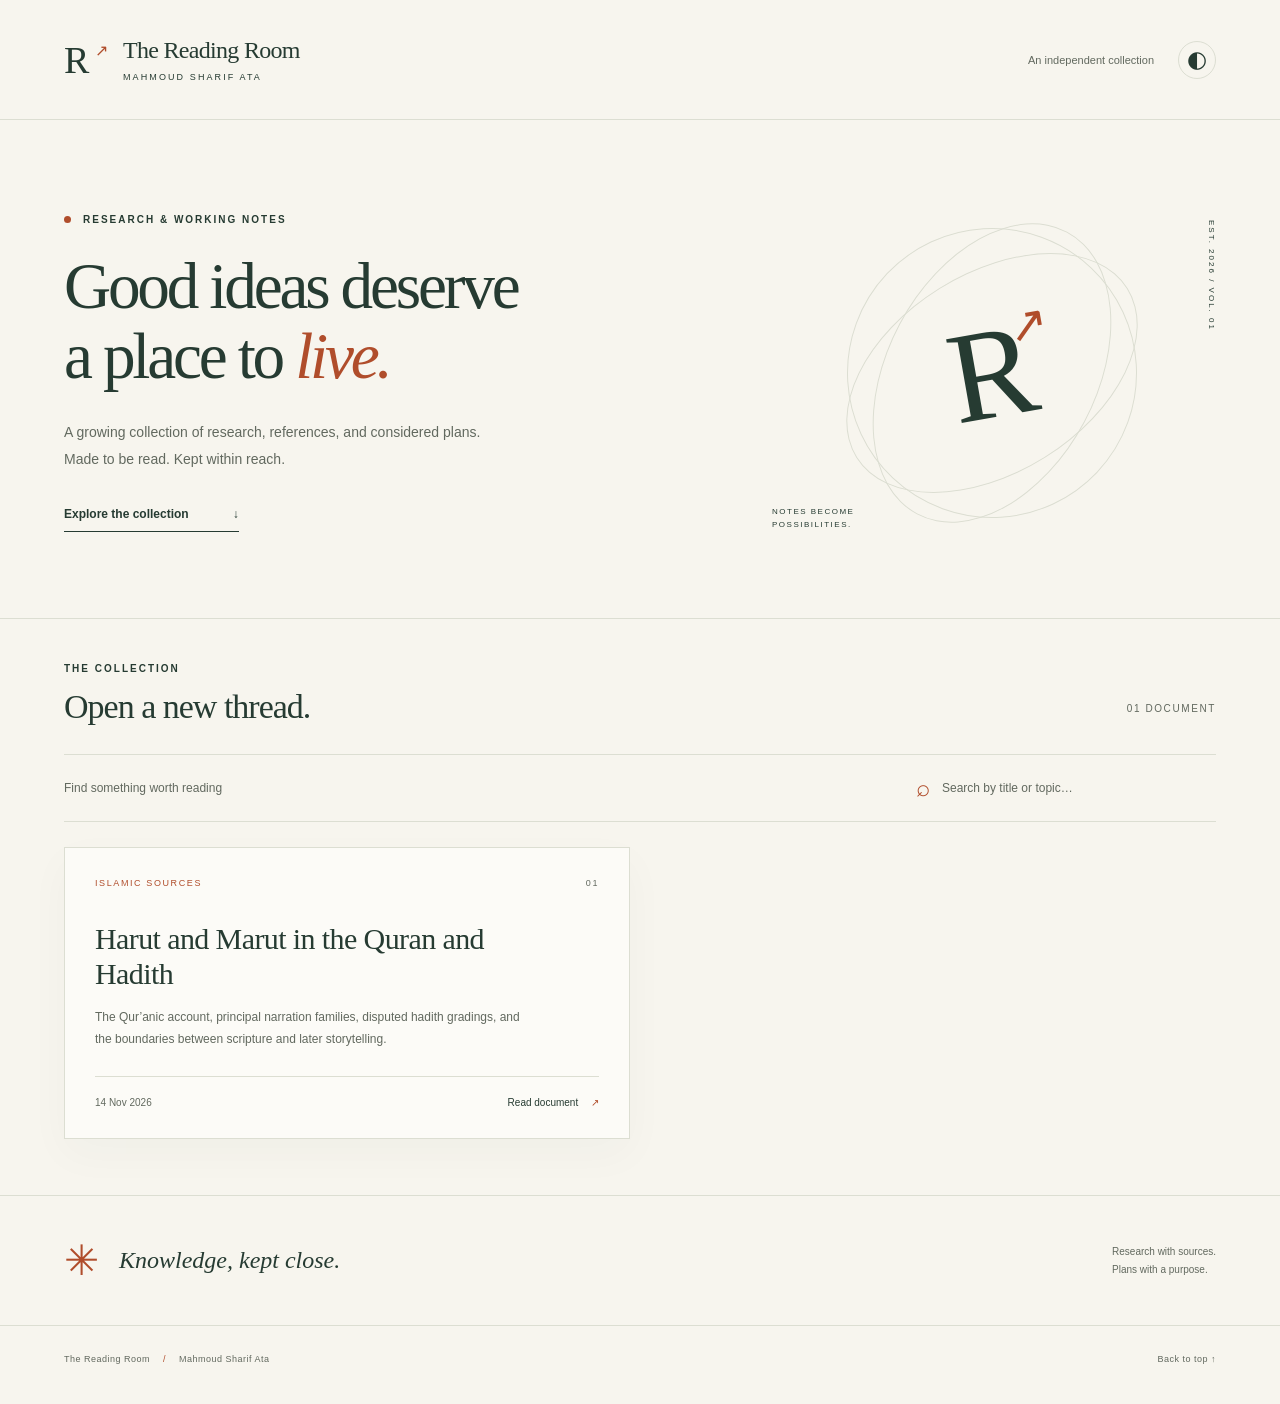
==== docs/index.html @ 26c67f24 "Create polished reference library and publish Harut and Marut research" ====
<!doctype html>
<html lang="en"><head><meta charset="utf-8"><meta name="viewport" content="width=device-width, initial-scale=1">
<title>Collection · The Reading Room</title><meta name="description" content="Research and reference notes by Mahmoud Sharif Ata.">
<meta name="color-scheme" content="light dark"><link rel="icon" href="assets/mark.svg" type="image/svg+xml">
<link rel="stylesheet" href="assets/style.css"><script src="assets/site.js" defer></script></head>
<body class="index-page"><a class="skip" href="#main">Skip to content</a>
<header class="masthead"><a class="brand" href="./"><span class="brand-mark" aria-hidden="true">R<span>↗</span></span><span>The Reading Room<small>MAHMOUD SHARIF ATA</small></span></a>
<div class="header-right"><span class="edition">An independent collection</span><button class="theme" type="button" aria-label="Switch color theme">◐</button></div></header>
<main id="main"><section class="hero" id="top"><div><p class="eyebrow"><span class="status-dot"></span> RESEARCH &amp; WORKING NOTES</p><h1>Good ideas deserve<br>a place to <em>live.</em></h1><p class="hero-description">A growing collection of research, references, and considered plans.<br class="desktop-break"> Made to be read. Kept within reach.</p><a class="hero-link" href="#collection">Explore the collection <span>↓</span></a></div><div class="hero-art" aria-hidden="true"><div class="orbit orbit-one"></div><div class="orbit orbit-two"></div><div class="orbit orbit-three"></div><div class="art-center">R<span>↗</span></div><span class="art-note">NOTES BECOME<br>POSSIBILITIES.</span><span class="art-index">EST. 2026 / VOL. 01</span></div></section>
<section id="collection" class="collection"><div class="collection-heading"><div><p class="eyebrow">THE COLLECTION</p><h2>Open a new thread.</h2></div><span class="count">01 DOCUMENT</span></div><div class="search-row"><label for="search">Find something worth reading</label><div class="search-box"><span aria-hidden="true">⌕</span><input id="search" type="search" placeholder="Search by title or topic…" autocomplete="off"></div></div><p class="search-status sr-only" role="status" aria-live="polite"></p><div class="cards"><a class="document-card" href="harut-and-marut.html" data-search="harut and marut in the quran and hadith islamic sources the qur’anic account, principal narration families, disputed hadith gradings, and the boundaries between scripture and later storytelling."><div class="card-top"><span>Islamic sources</span><span class="card-number">01</span></div><h3>Harut and Marut in the Quran and Hadith</h3><p>The Qur’anic account, principal narration families, disputed hadith gradings, and the boundaries between scripture and later storytelling.</p><div class="card-bottom"><time datetime="2026-11-14">14 Nov 2026</time><span>Read document <span aria-hidden="true">↗</span></span></div></a></div><p class="empty" hidden>No documents match. Try another title or topic.</p></section><section class="colophon"><span class="colophon-symbol" aria-hidden="true">✳</span><p>Knowledge, kept close.</p><span>Research with sources.<br>Plans with a purpose.</span></section></main><footer class="footer"><span>The Reading Room <span aria-hidden="true">/</span> Mahmoud Sharif Ata</span><a href="#top">Back to top ↑</a></footer>
<div class="toast" role="status" aria-live="polite"></div></body></html>
---- docs/assets/style.css ----
@charset "UTF-8";
:root{color-scheme:light;--paper:#f7f5ee;--ink:#263b32;--muted:#62695f;--line:#dcded2;--card:#fcfbf7;--accent:#b04d2b;--soft:#ebece3;--shadow:0 15px 40px #263b3208}
:root[data-theme=dark]{color-scheme:dark;--paper:#18231e;--ink:#e8e9de;--muted:#b2bbac;--line:#3b4b40;--card:#202e26;--accent:#f5a17c;--soft:#2b3930;--shadow:none}
@media(prefers-color-scheme:dark){:root:not([data-theme=light]){color-scheme:dark;--paper:#18231e;--ink:#e8e9de;--muted:#b2bbac;--line:#3b4b40;--card:#202e26;--accent:#f5a17c;--soft:#2b3930;--shadow:none}}
*{box-sizing:border-box}html{scroll-behavior:smooth;scroll-padding-top:30px}body{margin:0;background:var(--paper);color:var(--ink);font-family:Arial,Helvetica,sans-serif;-webkit-font-smoothing:antialiased}a{color:inherit;text-decoration:none}button,input{font:inherit}button,a,input,summary{-webkit-tap-highlight-color:transparent}a:focus-visible,button:focus-visible,input:focus-visible,summary:focus-visible,[tabindex]:focus-visible{outline:3px solid var(--accent);outline-offset:5px}button{color:inherit;cursor:pointer}button:hover,a:hover{color:var(--accent)}[hidden]{display:none!important}.skip{position:absolute;top:-100px;padding:12px;background:var(--ink);color:var(--paper);z-index:10}.skip:focus{top:5px}.masthead,.footer,main{max-width:1360px;margin:auto}.masthead{height:120px;display:flex;align-items:center;justify-content:space-between;padding:0 64px;border-bottom:1px solid var(--line)}.brand{display:flex;align-items:center;gap:15px;font-family:Georgia,'Times New Roman',serif;font-size:24px;letter-spacing:-.7px}.brand-mark{height:44px;width:44px;display:block;font-size:38px;line-height:44px;position:relative}.brand-mark>span{font-family:Arial,sans-serif;position:absolute;font-size:16px;right:1px;top:-9px;color:var(--accent)}.brand small{display:block;font-family:Arial,sans-serif;font-size:9px;letter-spacing:2.1px;font-weight:500;margin-top:8px}.header-right{display:flex;align-items:center;gap:24px}.edition{font-size:11px;color:var(--muted)}.theme{border:1px solid var(--line);background:transparent;width:38px;height:38px;border-radius:50%;font-size:23px}.hero{padding:88px 64px 80px;display:grid;grid-template-columns:1.5fr 1fr;gap:32px;align-items:center}.eyebrow{font-size:10px;letter-spacing:2px;font-weight:600;display:flex;align-items:center;gap:12px;margin:0 0 26px}.status-dot{width:7px;height:7px;border-radius:50%;background:var(--accent)}h1,h2,h3,p{margin-top:0}.hero h1{font-family:Georgia,'Times New Roman',serif;font-weight:400;font-size:clamp(46px,5.1vw,72px);letter-spacing:-3.2px;line-height:1.08;margin:0 0 27px}.hero h1 em{font-weight:400;color:var(--accent)}.hero-description{font-size:14px;line-height:1.9;color:var(--muted);margin-bottom:32px}.hero-link{font-size:12px;font-weight:600;border-bottom:1px solid var(--ink);padding:0 0 10px;display:inline-flex;gap:44px}.hero-art{position:relative;min-height:330px;display:grid;place-items:center;overflow:hidden}.orbit{position:absolute;border:1px solid var(--line);width:290px;height:290px;border-radius:50%;transform:rotate(-25deg)}.orbit-two{width:210px;height:320px;transform:rotate(28deg)}.orbit-three{width:320px;height:200px;transform:rotate(-32deg)}.art-center{font-family:Georgia,serif;font-size:130px;transform:rotate(-10deg);position:relative}.art-center span{font:48px Arial,sans-serif;color:var(--accent);position:absolute;right:-20px;top:5px}.art-note{position:absolute;bottom:6px;left:4px;font-size:8px;letter-spacing:1.5px;line-height:1.7}.art-index{position:absolute;top:12px;right:0;writing-mode:vertical-rl;font-size:8px;letter-spacing:2px}.collection{padding:44px 64px 56px;border-top:1px solid var(--line)}.collection-heading{display:flex;align-items:center;justify-content:space-between}.collection-heading .eyebrow{margin-bottom:14px}.collection-heading h2{font:400 34px Georgia,serif;letter-spacing:-1px;margin-bottom:28px}.count{font-size:10px;letter-spacing:1.6px;color:var(--muted)}.search-row{border-top:1px solid var(--line);border-bottom:1px solid var(--line);display:flex;align-items:center;justify-content:space-between;padding:17px 0;margin-bottom:25px;gap:20px}.search-row label{font-size:12px;color:var(--muted)}.search-box{display:flex;align-items:center;gap:12px;width:300px}.search-box>span{font-size:24px;color:var(--accent)}input{width:100%;background:transparent;border:0;color:var(--ink);padding:9px 0;font-size:12px}input::placeholder{color:var(--muted)}.cards{display:grid;grid-template-columns:repeat(2,minmax(0,1fr));gap:20px}.document-card{border:1px solid var(--line);background:var(--card);padding:30px;display:flex;flex-direction:column;min-height:285px;box-shadow:var(--shadow);transition:transform .2s,border-color .2s}.document-card:hover{transform:translateY(-3px);border-color:var(--accent);color:var(--ink)}.card-top{display:flex;justify-content:space-between;gap:15px;font-size:9px;text-transform:uppercase;letter-spacing:1.6px;color:var(--accent);margin-bottom:34px}.card-number{color:var(--muted)}.document-card h3{font:400 30px/1.15 Georgia,serif;letter-spacing:-.6px;max-width:400px;margin-bottom:16px}.document-card p{font-size:12px;line-height:1.8;color:var(--muted);max-width:440px;margin-bottom:26px}.card-bottom{margin-top:auto;padding-top:20px;border-top:1px solid var(--line);display:flex;justify-content:space-between;gap:15px;font-size:10px}.card-bottom time{color:var(--muted)}.card-bottom>span>span{color:var(--accent);margin-left:10px}.empty{padding:32px;text-align:center;color:var(--muted);font-size:14px}.colophon{border-top:1px solid var(--line);padding:40px 64px;display:flex;align-items:center;gap:20px}.colophon-symbol{color:var(--accent);font-size:42px}.colophon p{font:italic 24px Georgia,serif;margin:0}.colophon>span:last-child{margin-left:auto;font-size:10px;line-height:1.8;color:var(--muted)}.footer{padding:28px 64px 40px;display:flex;justify-content:space-between;gap:24px;border-top:1px solid var(--line);font-size:9px;letter-spacing:.5px;color:var(--muted)}.footer>span>span{margin:0 10px;color:var(--accent)}.document-intro{padding:46px 64px 42px;max-width:1070px}.back{display:inline-block;font-size:11px;color:var(--muted);margin-bottom:44px}.document-intro .eyebrow{margin-bottom:22px;color:var(--accent)}.eyebrow>span:not(.status-dot){color:var(--muted)}.document-intro h1{font:400 clamp(36px,4.5vw,62px)/1.08 Georgia,serif;letter-spacing:-2px;margin-bottom:24px}.deck{font-size:15px;line-height:1.8;color:var(--muted);max-width:800px}.metadata{display:flex;align-items:center;flex-wrap:wrap;gap:10px;font-size:10px;color:var(--muted);margin-top:24px}.document-tools{display:flex;flex-wrap:wrap;gap:12px;margin-top:30px}.document-tools button,.document-tools a{background:transparent;border:1px solid var(--line);padding:11px 14px;font-size:10px;border-radius:3px}.reading-layout{display:grid;grid-template-columns:240px minmax(0,760px);gap:64px;border-top:1px solid var(--line);padding:40px 64px 60px}.contents{align-self:start;position:sticky;top:30px;max-height:calc(100vh - 60px);overflow:auto;padding-right:8px}.contents summary{font-size:9px;letter-spacing:1.6px;font-weight:600;cursor:pointer;margin-bottom:22px}.contents nav{display:flex;flex-direction:column;gap:4px}.contents nav a{font-size:11px;line-height:1.6;color:var(--muted);padding:8px 0 8px 12px;border-left:1px solid var(--line)}.contents nav a.active{border-color:var(--accent);color:var(--accent)}.side-note{margin-top:38px;padding-top:20px;border-top:1px solid var(--line);font:italic 14px/1.7 Georgia,serif;color:var(--muted)}.prose{font:17px/1.9 Georgia,'Times New Roman',serif;min-width:0;overflow-wrap:anywhere}.prose p{margin:0 0 22px}.prose h2{font:400 30px/1.2 Georgia,serif;letter-spacing:-.6px;margin:50px 0 24px;padding-top:25px;border-top:1px solid var(--line)}.prose>h2:first-child{margin-top:0}.prose h3{font-size:23px;font-weight:400;line-height:1.4;margin:30px 0 16px}.prose h4{font-size:19px}.prose a{color:var(--accent);text-decoration:underline;text-decoration-thickness:1px;text-underline-offset:4px}.prose ul,.prose ol{padding-left:24px;margin:0 0 28px}.prose li{padding-left:7px;margin:10px 0}.prose li>p{margin-bottom:10px}.prose blockquote{border-left:3px solid var(--accent);padding:14px 24px;margin:28px 0;background:var(--soft);font-size:19px}.prose blockquote p:last-child{margin-bottom:0}.prose [dir=rtl]{font-family:'Traditional Arabic','Times New Roman',serif;font-size:26px;line-height:2}.prose blockquote[dir=rtl]{border-left:0;border-right:3px solid var(--accent)}.table-scroll{overflow-x:auto;margin-bottom:28px}.prose table{border-collapse:collapse;width:100%;font:12px/1.7 Arial,sans-serif;min-width:460px}.prose th,.prose td{text-align:left;vertical-align:top;padding:14px;border:1px solid var(--line)}.prose th{background:var(--soft)}.prose pre{overflow:auto;padding:20px;background:var(--soft);font-size:13px}.prose code{font-size:.85em;background:var(--soft);padding:2px 4px}.prose img{max-width:100%}.endnote{margin:0 64px 40px;border-top:1px solid var(--line);padding-top:24px;display:flex;gap:12px;align-items:center;font-size:11px;color:var(--muted)}.endnote>span{color:var(--accent);font-size:25px}.endnote a{margin-left:auto}.toast{position:fixed;bottom:25px;left:50%;transform:translateX(-50%);background:var(--ink);color:var(--paper);padding:14px 20px;border-radius:5px;font-size:12px;opacity:0;pointer-events:none;z-index:20;max-width:90vw}.toast.visible{opacity:1}.sr-only{position:absolute;width:1px;height:1px;padding:0;margin:-1px;overflow:hidden;clip:rect(0,0,0,0);white-space:nowrap;border:0}
@media(min-width:1500px){.masthead{margin-top:12px}.hero{padding-top:105px;padding-bottom:100px}}
@media(max-width:1000px){.masthead{padding:0 32px;height:100px}.hero,.collection,.colophon{padding-left:32px;padding-right:32px}.hero{gap:12px}.hero h1{font-size:52px;letter-spacing:-2px}.hero-art{transform:scale(.85);margin:0 -30px}.footer{padding-left:32px;padding-right:32px}.document-intro{padding-left:32px;padding-right:32px}.reading-layout{padding:30px 32px 50px;grid-template-columns:185px minmax(0,1fr);gap:35px}.endnote{margin-left:32px;margin-right:32px}}
@media(max-width:700px){.masthead{padding:0 22px;height:90px}.brand{font-size:21px;gap:8px}.brand small{font-size:8px;letter-spacing:1.4px}.edition{display:none}.hero{grid-template-columns:1fr;padding:52px 22px 38px;gap:10px}.hero h1{font-size:49px;letter-spacing:-2.2px}.hero-description{font-size:13px}.hero-art{min-height:245px;transform:scale(.82);margin:-10px -15px -5px}.hero-art .orbit-one{width:260px;height:260px}.art-note{left:10px}.hero-link{margin-bottom:12px}.collection{padding:32px 22px 38px}.collection-heading h2{font-size:28px}.count{font-size:8px}.search-row{display:block;padding:17px 0 8px}.search-row label{font-size:10px;display:block;margin-bottom:4px}.search-box{width:100%}.cards{grid-template-columns:1fr;gap:15px}.document-card{padding:25px;min-height:270px}.document-card h3{font-size:28px}.colophon{padding:28px 22px;gap:12px}.colophon p{font-size:21px}.colophon>span:last-child{display:none}.footer{padding:25px 22px;font-size:8px;line-height:1.8}.footer>span{max-width:220px}.footer>span>span{margin:0 4px}.document-intro{padding:30px 22px}.document-intro h1{font-size:40px;letter-spacing:-1.5px}.back{margin-bottom:32px}.deck{font-size:14px}.reading-layout{display:block;padding:0 22px 40px}.contents{position:static;max-height:none;margin-bottom:30px;padding:22px 0;border-bottom:1px solid var(--line)}.contents summary{margin-bottom:14px}.contents nav{gap:0}.contents nav a{padding:6px 0 6px 12px}.side-note{display:none}.prose{font-size:17px;line-height:1.85}.prose h2{font-size:27px;margin-top:36px}.document-tools{gap:7px}.document-tools button,.document-tools a{font-size:9px;padding:10px}.endnote{margin:0 22px 30px;font-size:10px}.desktop-break{display:none}}
@media(prefers-reduced-motion:reduce){html{scroll-behavior:auto}*{transition:none!important}}
@media print{:root{--paper:#fff;--ink:#111;--muted:#444;--line:#ccc;--soft:#f4f4f4;color-scheme:light}body{background:#fff}.masthead,.footer,.contents,.document-tools,.back,.endnote,.toast{display:none!important}.document-intro{padding:0 0 20px;max-width:none}.document-intro h1{font-size:32pt}.reading-layout{display:block;border-top:1px solid #ccc;padding:20px 0}.prose{font-size:11pt;line-height:1.6}.prose h2{font-size:19pt;break-after:avoid}.prose h3{break-after:avoid}.table-scroll{overflow:visible}.prose table{min-width:0}a{overflow-wrap:anywhere}.prose a[href^=http]:after{content:' (' attr(href) ')';font-size:8pt}.hero-art,.search-row{display:none}.hero,.collection{padding:15px 0}.hero h1{font-size:32pt}.cards{display:block}.document-card{break-inside:avoid;margin-bottom:16px;min-height:0;box-shadow:none}.document-card:hover{transform:none}}
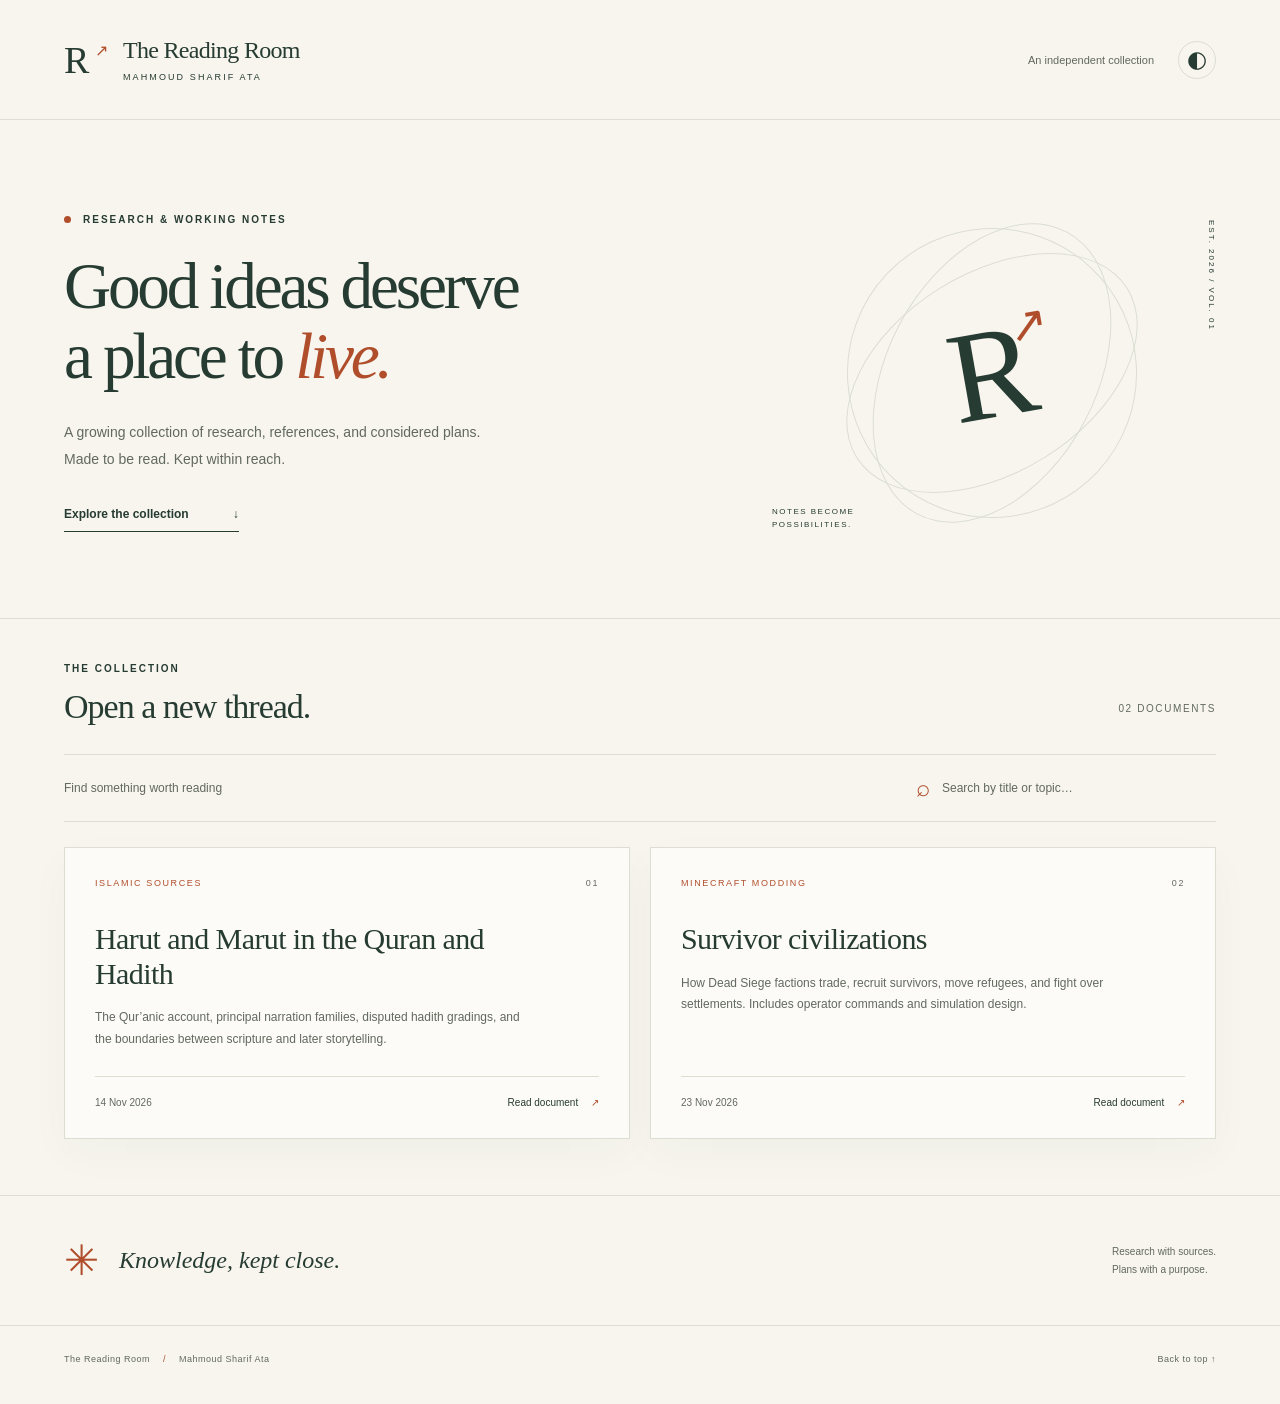
==== commit c5d74183: "Publish the Dead Siege survivor civilizations guide" ====
--- a/docs/index.html
+++ b/docs/index.html
@@ -7,5 +7,5 @@
 <header class="masthead"><a class="brand" href="./"><span class="brand-mark" aria-hidden="true">R<span>↗</span></span><span>The Reading Room<small>MAHMOUD SHARIF ATA</small></span></a>
 <div class="header-right"><span class="edition">An independent collection</span><button class="theme" type="button" aria-label="Switch color theme">◐</button></div></header>
 <main id="main"><section class="hero" id="top"><div><p class="eyebrow"><span class="status-dot"></span> RESEARCH &amp; WORKING NOTES</p><h1>Good ideas deserve<br>a place to <em>live.</em></h1><p class="hero-description">A growing collection of research, references, and considered plans.<br class="desktop-break"> Made to be read. Kept within reach.</p><a class="hero-link" href="#collection">Explore the collection <span>↓</span></a></div><div class="hero-art" aria-hidden="true"><div class="orbit orbit-one"></div><div class="orbit orbit-two"></div><div class="orbit orbit-three"></div><div class="art-center">R<span>↗</span></div><span class="art-note">NOTES BECOME<br>POSSIBILITIES.</span><span class="art-index">EST. 2026 / VOL. 01</span></div></section>
-<section id="collection" class="collection"><div class="collection-heading"><div><p class="eyebrow">THE COLLECTION</p><h2>Open a new thread.</h2></div><span class="count">01 DOCUMENT</span></div><div class="search-row"><label for="search">Find something worth reading</label><div class="search-box"><span aria-hidden="true">⌕</span><input id="search" type="search" placeholder="Search by title or topic…" autocomplete="off"></div></div><p class="search-status sr-only" role="status" aria-live="polite"></p><div class="cards"><a class="document-card" href="harut-and-marut.html" data-search="harut and marut in the quran and hadith islamic sources the qur’anic account, principal narration families, disputed hadith gradings, and the boundaries between scripture and later storytelling."><div class="card-top"><span>Islamic sources</span><span class="card-number">01</span></div><h3>Harut and Marut in the Quran and Hadith</h3><p>The Qur’anic account, principal narration families, disputed hadith gradings, and the boundaries between scripture and later storytelling.</p><div class="card-bottom"><time datetime="2026-11-14">14 Nov 2026</time><span>Read document <span aria-hidden="true">↗</span></span></div></a></div><p class="empty" hidden>No documents match. Try another title or topic.</p></section><section class="colophon"><span class="colophon-symbol" aria-hidden="true">✳</span><p>Knowledge, kept close.</p><span>Research with sources.<br>Plans with a purpose.</span></section></main><footer class="footer"><span>The Reading Room <span aria-hidden="true">/</span> Mahmoud Sharif Ata</span><a href="#top">Back to top ↑</a></footer>
+<section id="collection" class="collection"><div class="collection-heading"><div><p class="eyebrow">THE COLLECTION</p><h2>Open a new thread.</h2></div><span class="count">02 DOCUMENTS</span></div><div class="search-row"><label for="search">Find something worth reading</label><div class="search-box"><span aria-hidden="true">⌕</span><input id="search" type="search" placeholder="Search by title or topic…" autocomplete="off"></div></div><p class="search-status sr-only" role="status" aria-live="polite"></p><div class="cards"><a class="document-card" href="harut-and-marut.html" data-search="harut and marut in the quran and hadith islamic sources the qur’anic account, principal narration families, disputed hadith gradings, and the boundaries between scripture and later storytelling."><div class="card-top"><span>Islamic sources</span><span class="card-number">01</span></div><h3>Harut and Marut in the Quran and Hadith</h3><p>The Qur’anic account, principal narration families, disputed hadith gradings, and the boundaries between scripture and later storytelling.</p><div class="card-bottom"><time datetime="2026-11-14">14 Nov 2026</time><span>Read document <span aria-hidden="true">↗</span></span></div></a><a class="document-card" href="survivor-civilizations.html" data-search="survivor civilizations minecraft modding how dead siege factions trade, recruit survivors, move refugees, and fight over settlements. includes operator commands and simulation design."><div class="card-top"><span>Minecraft modding</span><span class="card-number">02</span></div><h3>Survivor civilizations</h3><p>How Dead Siege factions trade, recruit survivors, move refugees, and fight over settlements. Includes operator commands and simulation design.</p><div class="card-bottom"><time datetime="2026-11-23">23 Nov 2026</time><span>Read document <span aria-hidden="true">↗</span></span></div></a></div><p class="empty" hidden>No documents match. Try another title or topic.</p></section><section class="colophon"><span class="colophon-symbol" aria-hidden="true">✳</span><p>Knowledge, kept close.</p><span>Research with sources.<br>Plans with a purpose.</span></section></main><footer class="footer"><span>The Reading Room <span aria-hidden="true">/</span> Mahmoud Sharif Ata</span><a href="#top">Back to top ↑</a></footer>
 <div class="toast" role="status" aria-live="polite"></div></body></html>
